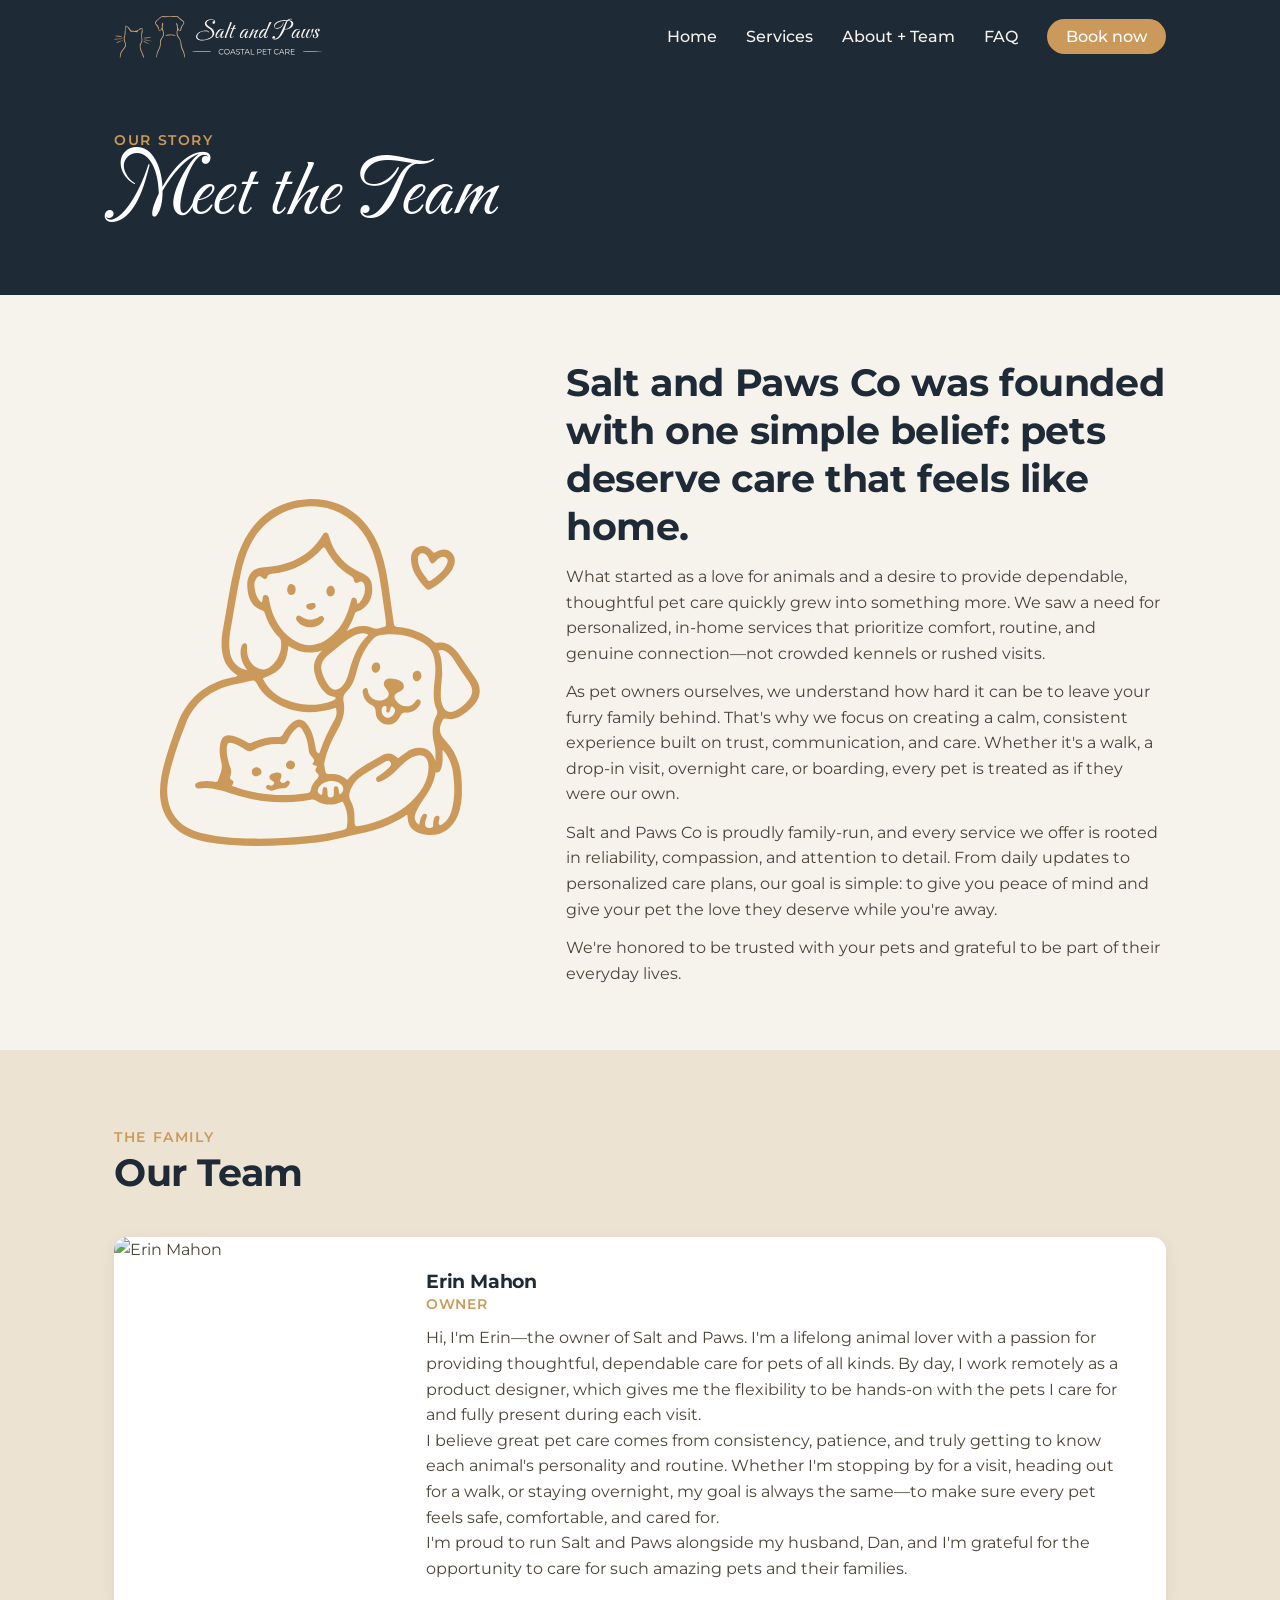
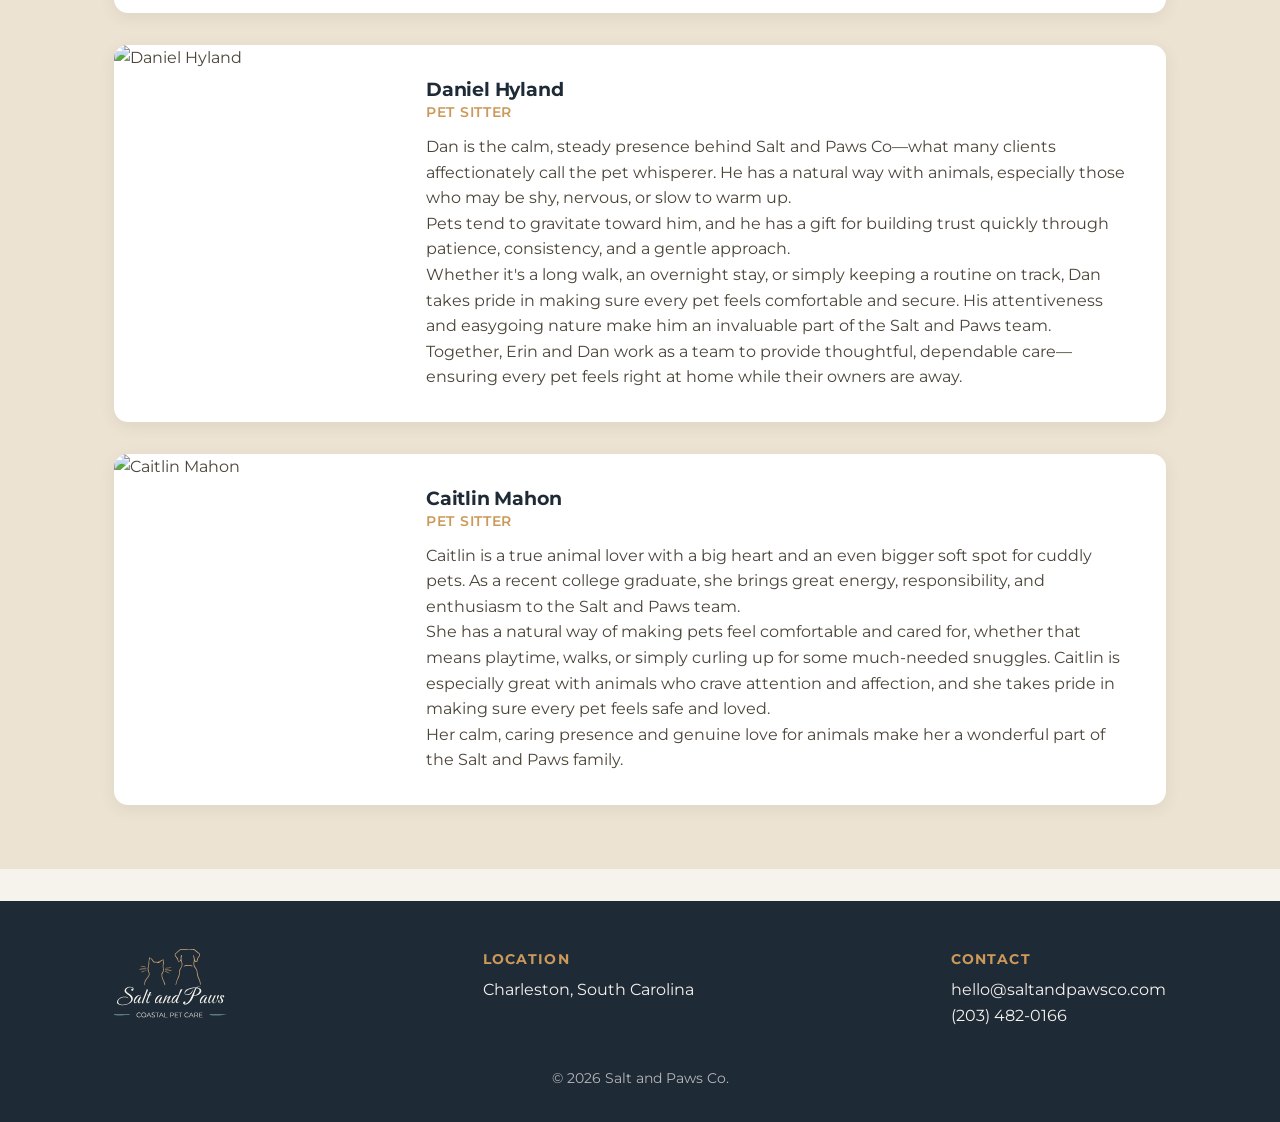
==== about.html @ 9f1c230f "Add files via upload" ====
<!DOCTYPE html>
<html lang="en">
<head>
  <meta charset="UTF-8">
  <meta name="viewport" content="width=device-width, initial-scale=1.0">
  <title>About + Team | Salt and Paws</title>
  <meta name="description" content="Meet the family behind Salt and Paws Co, a family-run, in-home pet care company in Charleston, SC.">
  <link rel="stylesheet" href="style.css">
</head>
<body>

  <header class="site-header">
    <nav class="nav-wrap">
      <a href="index.html" class="logo"><img src="assets/logohorizontal-new-light.svg" alt="Salt and Paws - Coastal Pet Care"></a>
      <button class="menu-toggle" aria-label="Open menu">&#9776;</button>
      <ul class="nav-links">
        <li><a href="index.html">Home</a></li>
        <li><a href="services.html">Services</a></li>
        <li><a href="about.html">About + Team</a></li>
        <li><a href="faq.html">FAQ</a></li>
        <li><a href="contact.html" class="book-link">Book now</a></li>
      </ul>
    </nav>
  </header>

  <section class="page-banner">
    <div class="container">
    <p class="eyebrow">Our story</p>
  <h1>Meet the Team</h1>
    </div>
  </section>

  <section class="section">
    <div class="container" style="display:flex; flex-wrap:wrap; gap: 2.5rem; align-items:center;">
      <div class="side-illustration" style="flex: 1 1 240px;">
        <img src="assets/person_with_pets.svg" alt="Illustration of a person holding a dog and a cat">
      </div>
      <div class="section-title" style="flex: 2 1 420px; max-width: 600px; margin: 0; text-align:left;">
        <h2>Salt and Paws Co was founded with one simple belief: pets deserve care that feels like home.</h2>
        <p>
          What started as a love for animals and a desire to provide dependable, thoughtful pet care quickly
          grew into something more. We saw a need for personalized, in-home services that prioritize comfort,
          routine, and genuine connection&mdash;not crowded kennels or rushed visits.
        </p>
        <p>
          As pet owners ourselves, we understand how hard it can be to leave your furry family behind. That's
          why we focus on creating a calm, consistent experience built on trust, communication, and care.
          Whether it's a walk, a drop-in visit, overnight care, or boarding, every pet is treated as if they
          were our own.
        </p>
        <p>
          Salt and Paws Co is proudly family-run, and every service we offer is rooted in reliability,
          compassion, and attention to detail. From daily updates to personalized care plans, our goal is
          simple: to give you peace of mind and give your pet the love they deserve while you're away.
        </p>
        <p>We're honored to be trusted with your pets and grateful to be part of their everyday lives.</p>
      </div>
    </div>
  </section>

  <section class="section section-shell">
    <div class="container">
      <div class="section-title">
        <p class="eyebrow">The family</p>
        <h2>Our Team</h2>
      </div>

      <div class="team-grid">

        <div class="team-card">
          <img src="https://images.squarespace-cdn.com/content/v1/6977681f3c1ac152d95129c9/4cddfc7b-8a5c-4f68-9839-410e2d5642bf/photo.jpeg" alt="Erin Mahon">
          <div class="team-card-body">
            <h3>Erin Mahon</h3>
            <span class="team-role">Owner</span>
            <p>
              Hi, I'm Erin&mdash;the owner of Salt and Paws. I'm a lifelong animal lover with a passion for
              providing thoughtful, dependable care for pets of all kinds. By day, I work remotely as a
              product designer, which gives me the flexibility to be hands-on with the pets I care for and
              fully present during each visit.
            </p>
            <p>
              I believe great pet care comes from consistency, patience, and truly getting to know each
              animal's personality and routine. Whether I'm stopping by for a visit, heading out for a walk,
              or staying overnight, my goal is always the same&mdash;to make sure every pet feels safe,
              comfortable, and cared for.
            </p>
            <p>
              I'm proud to run Salt and Paws alongside my husband, Dan, and I'm grateful for the opportunity
              to care for such amazing pets and their families.
            </p>
          </div>
        </div>

        <div class="team-card">
          <img src="https://images.squarespace-cdn.com/content/v1/6977681f3c1ac152d95129c9/f21d6144-6eb8-4305-a557-a9c6c863a9fe/5Q3A3185.jpeg" alt="Daniel Hyland">
          <div class="team-card-body">
            <h3>Daniel Hyland</h3>
            <span class="team-role">Pet Sitter</span>
            <p>
              Dan is the calm, steady presence behind Salt and Paws Co&mdash;what many clients affectionately
              call the pet whisperer. He has a natural way with animals, especially those who may be shy,
              nervous, or slow to warm up.
            </p>
            <p>
              Pets tend to gravitate toward him, and he has a gift for building trust quickly through
              patience, consistency, and a gentle approach.
            </p>
            <p>
              Whether it's a long walk, an overnight stay, or simply keeping a routine on track, Dan takes
              pride in making sure every pet feels comfortable and secure. His attentiveness and easygoing
              nature make him an invaluable part of the Salt and Paws team.
            </p>
            <p>
              Together, Erin and Dan work as a team to provide thoughtful, dependable care&mdash;ensuring
              every pet feels right at home while their owners are away.
            </p>
          </div>
        </div>

        <div class="team-card">
          <img src="https://images.squarespace-cdn.com/content/v1/6977681f3c1ac152d95129c9/7d3d9403-4f2d-449e-85a7-7c2d93a7cd42/IMG_8117.jpeg" alt="Caitlin Mahon">
          <div class="team-card-body">
            <h3>Caitlin Mahon</h3>
            <span class="team-role">Pet Sitter</span>
            <p>
              Caitlin is a true animal lover with a big heart and an even bigger soft spot for cuddly pets.
              As a recent college graduate, she brings great energy, responsibility, and enthusiasm to the
              Salt and Paws team.
            </p>
            <p>
              She has a natural way of making pets feel comfortable and cared for, whether that means
              playtime, walks, or simply curling up for some much-needed snuggles. Caitlin is especially
              great with animals who crave attention and affection, and she takes pride in making sure
              every pet feels safe and loved.
            </p>
            <p>
              Her calm, caring presence and genuine love for animals make her a wonderful part of the Salt
              and Paws family.
            </p>
          </div>
        </div>

      </div>
    </div>
  </section>

  <footer class="site-footer">
    <div class="container footer-grid">
      <div>
        <img src="assets/logostacked-light.svg" alt="Salt and Paws logo" style="height:70px;">
      </div>
      <div>
        <h4>Location</h4>
        <p>Charleston, South Carolina</p>
      </div>
      <div>
        <h4>Contact</h4>
        <p><a href="mailto:hello@saltandpawsco.com">hello@saltandpawsco.com</a></p>
        <p><a href="tel:2034820166">(203) 482-0166</a></p>
      </div>
    </div>
    <p class="footer-bottom">&copy; 2026 Salt and Paws Co.</p>
  </footer>

  <script src="script.js"></script>
</body>
</html>
---- style.css ----
/* =========================================================
   Salt and Paws — stylesheet
   A quick guide to how this file is organized:
   1. Setup (fonts, colors, resets)
   2. Header / Navigation
   3. Hero section
   4. Reusable section styles
   5. Cards (services, team)
   6. FAQ accordion
   7. Footer
   8. Responsive (mobile) rules
   ========================================================= */

/* ---------- 1. Setup ---------- */

@import url('https://fonts.googleapis.com/css2?family=Carattere&family=Montserrat:wght@400;500;600;700&display=swap');

:root {
  /* Brand color palette */
  --teal-dark: #1F2A37;     /* header, footer, headings */
  --teal: #5F8F91;          /* secondary accent: dividers, small details */
  --oyster: #F6F2EC;        /* main page background */
  --shell: #EDE3D2;         /* section band background */
  --driftwood: #4B4438;     /* body text */
  --gold: #CB9959;          /* accent: buttons, links, icon color */
  --white: #FFFFFF;

  --font-script: 'Carattere', cursive;  /* h1 headings, in the brand voice */
  --font-display: 'Montserrat', sans-serif;
  --font-body: 'Montserrat', sans-serif;
}

* {
  margin: 0;
  padding: 0;
  box-sizing: border-box;
}

body {
  font-family: var(--font-body);
  color: var(--driftwood);
  background-color: var(--oyster);
  line-height: 1.6;
}

img {
  max-width: 100%;
  display: block;
}

a {
  color: var(--gold);
  text-decoration: none;
}

a:hover {
  text-decoration: underline;
}

/* Accessible focus state for keyboard users */
a:focus-visible,
button:focus-visible,
.faq-question:focus-visible {
  outline: 3px solid var(--gold);
  outline-offset: 2px;
}

h1, h2, h3 {
  font-family: var(--font-display);
  color: var(--teal-dark);
  font-weight: 700;
  line-height: 1.25;
  letter-spacing: -0.01em;
}

h1 {
  font-family: var(--font-script);
  font-weight: 400;
  font-size: clamp(3rem, 7vw, 5.2rem);
  letter-spacing: 0;
  line-height: 1.05;
}

h2 { font-size: clamp(1.7rem, 3vw, 2.4rem); }
h3 { font-size: 1.2rem; }

/* The handwritten script accent, used for small eyebrow labels
   above headings — pairs with the h1 voice without competing with it */
.script {
  font-family: var(--font-script);
  font-weight: 400;
  color: var(--teal-dark);
  line-height: 1;
}

.eyebrow {
  font-family: var(--font-body);
  font-size: 0.85rem;
  letter-spacing: 0.12em;
  text-transform: uppercase;
  color: var(--gold);
  font-weight: 600;
}

.container {
  max-width: 1100px;
  margin: 0 auto;
  padding: 0 1.5rem;
}

.btn {
  display: inline-block;
  background-color: var(--gold);
  color: var(--white);
  padding: 0.75rem 1.6rem;
  border-radius: 999px;
  font-weight: 600;
  font-family: var(--font-body);
  transition: transform 0.15s ease, background-color 0.15s ease;
}

.btn:hover {
  background-color: var(--teal-dark);
  text-decoration: none;
  transform: translateY(-2px);
}

/* ---------- 2. Header / Navigation ---------- */

.site-header {
  background-color: var(--teal-dark);
  position: sticky;
  top: 0;
  z-index: 100;
}

.nav-wrap {
  display: flex;
  align-items: center;
  justify-content: space-between;
  padding: 1rem 1.5rem;
  max-width: 1100px;
  margin: 0 auto;
}

.logo img {
  height: 42px;
  display: block;
}

.logo {
  display: flex;
  align-items: center;
}

.nav-links {
  display: flex;
  gap: 1.8rem;
  list-style: none;
}

.nav-links a {
  color: var(--oyster);
  font-weight: 500;
}

.nav-links a:hover {
  color: var(--gold);
  text-decoration: none;
}

.nav-links .book-link {
  background-color: var(--gold);
  color: var(--white);
  padding: 0.5rem 1.2rem;
  border-radius: 999px;
}

.nav-links .book-link:hover {
  background-color: var(--oyster);
  color: var(--teal-dark);
}

/* Mobile menu toggle button (hidden on desktop) */
.menu-toggle {
  display: none;
  background: none;
  border: none;
  color: var(--oyster);
  font-size: 1.8rem;
  cursor: pointer;
}

/* ---------- 3. Hero section ---------- */

.hero {
  position: relative;
  background-color: var(--teal-dark);
  color: var(--oyster);
  overflow: hidden;
}

.hero img {
  width: 100%;
  height: 60vh;
  min-height: 380px;
  object-fit: cover;
}

.hero::after {
  content: "";
  position: absolute;
  inset: 0;
  background: linear-gradient(180deg, rgba(31,42,55,0.25) 0%, rgba(31,42,55,0.65) 100%);
}

.hero-text {
  position: absolute;
  top: 0;
  bottom: 0;
  left: 0;
  right: 0;
  display: flex;
  flex-direction: column;
  align-items: center;
  justify-content: center;
  text-align: center;
  padding: 0 1.5rem;
  z-index: 1;
}

.hero-text h1 {
  color: var(--white);
  text-shadow: 0 2px 12px rgba(0,0,0,0.4);
}

.page-banner {
  background-color: var(--teal-dark);
  padding: 3.5rem 0;
}

.page-banner .container {
  text-align: left;
}

.page-banner h1 {
  color: var(--white);
}

/* ---------- 4. Reusable section styles ---------- */

.section {
  padding: 4rem 0;
}

.section-shell {
  background-color: var(--shell);
}

.section-title {
  text-align: left;
  max-width: 700px;
  margin: 0 0 2.5rem;
}

.section-title p {
  margin-top: 0.8rem;
}

.divider {
  border: none;
  border-top: 1px solid rgba(107,91,77,0.25);
  margin: 3rem 0;
}

/* Auto-scrolling ticker strip on home page */
.ticker {
  background-color: var(--teal-dark);
  overflow: hidden;
  padding: 0.85rem 0;
}

.ticker-track {
  display: flex;
  width: max-content;
  animation: ticker-scroll 32s linear infinite;
}

.ticker-track span {
  display: inline-flex;
  align-items: center;
  color: var(--oyster);
  font-size: 0.85rem;
  font-weight: 600;
  letter-spacing: 0.1em;
  text-transform: uppercase;
  white-space: nowrap;
  padding: 0 3.2rem;
  border-right: 1px solid rgba(247,244,236,0.25);
}

@keyframes ticker-scroll {
  from { transform: translateX(0); }
  to   { transform: translateX(-50%); }
}

@media (prefers-reduced-motion: reduce) {
  .ticker-track {
    animation: none;
  }
}

/* ---------- Icon badges (service icons, etc.) ---------- */

.icon-badge {
  width: 56px;
  height: 56px;
  display: flex;
  align-items: center;
  justify-content: center;
  background-color: var(--shell);
  border-radius: 50%;
  margin-bottom: 0.9rem;
}

.icon-badge img {
  width: 30px;
  height: 30px;
}

.service-card-body .icon-badge {
  margin-bottom: 1rem;
}

.learn-more-link {
  display: inline-block;
  margin-left: 0.8rem;
  font-weight: 600;
  color: var(--teal-dark);
}

.learn-more-link:hover {
  color: var(--gold);
}

/* ---------- Service detail pages ---------- */

.detail-hero {
  display: grid;
  grid-template-columns: 1.1fr 0.9fr;
  gap: 3rem;
  align-items: center;
}

.detail-hero > img {
  border-radius: 16px;
  width: 100%;
  height: 380px;
  object-fit: cover;
}

.detail-price {
  display: inline-block;
  background-color: var(--shell);
  color: var(--teal-dark);
  font-weight: 600;
  padding: 0.4rem 1rem;
  border-radius: 999px;
  margin-bottom: 1.2rem;
}

.detail-list {
  margin: 1rem 0 1.8rem 1.1rem;
}

.detail-list li {
  margin-bottom: 0.4rem;
}

.back-link {
  display: inline-block;
  margin-bottom: 1.5rem;
  font-weight: 600;
  color: var(--teal-dark);
}

.back-link:hover {
  color: var(--gold);
}

@media (max-width: 800px) {
  .detail-hero {
    grid-template-columns: 1fr;
  }
}

/* Decorative side illustration (about page, hero accents) */
.side-illustration {
  width: 100%;
  max-width: 320px;
  margin: 0 auto;
}

.side-illustration > img {
  width: 100%;
}


.card-grid {
  display: grid;
  grid-template-columns: repeat(2, 1fr);
  gap: 2rem;
}

.service-card {
  background-color: var(--white);
  border-radius: 14px;
  overflow: hidden;
  box-shadow: 0 4px 16px rgba(22,48,46,0.08);
}

.service-card > img {
  width: 100%;
  height: 200px;
  object-fit: cover;
}

.service-card-body {
  padding: 1.5rem;
}

.service-price {
  color: var(--gold);
  font-weight: 600;
  margin-bottom: 0.5rem;
}

.service-card ul {
  margin: 0.8rem 0 1rem 1.1rem;
}

.team-grid {
  display: flex;
  flex-direction: column;
  gap: 2rem;
}

.team-card {
  background-color: var(--white);
  border-radius: 14px;
  overflow: hidden;
  box-shadow: 0 4px 16px rgba(22,48,46,0.08);
  display: flex;
  align-items: stretch;
}

.team-card img {
  width: 280px;
  flex-shrink: 0;
  height: auto;
  object-fit: cover;
}

.team-card-body {
  padding: 2rem;
  flex: 1;
}

.team-role {
  color: var(--gold);
  font-weight: 600;
  font-size: 0.9rem;
  text-transform: uppercase;
  letter-spacing: 0.05em;
  margin-bottom: 0.6rem;
  display: block;
}

@media (max-width: 700px) {
  .team-card {
    flex-direction: column;
  }

  .team-card img {
    width: 100%;
    height: 240px;
  }
}

/* Social photo strip on home page */
.social-grid {
  display: grid;
  grid-template-columns: repeat(4, 1fr);
  gap: 1rem;
}

.social-grid img {
  height: 220px;
  width: 100%;
  object-fit: cover;
  border-radius: 10px;
}

/* ---------- 6. FAQ accordion ---------- */

.faq-item {
  border-bottom: 1px solid rgba(107,91,77,0.25);
}

.faq-question {
  width: 100%;
  text-align: left;
  background: none;
  border: none;
  font-family: var(--font-display);
  font-size: 1.1rem;
  color: var(--teal-dark);
  padding: 1.3rem 0;
  cursor: pointer;
  display: flex;
  justify-content: space-between;
  align-items: center;
}

.faq-question .icon {
  font-size: 1.4rem;
  color: var(--gold);
  transition: transform 0.2s ease;
}

.faq-item.open .faq-question .icon {
  transform: rotate(45deg);
}

.faq-answer {
  max-height: 0;
  overflow: hidden;
  transition: max-height 0.25s ease;
}

.faq-answer p {
  padding-bottom: 1.3rem;
}

/* ---------- Contact form ---------- */

.form-row {
  display: flex;
  gap: 1.2rem;
  flex-wrap: wrap;
}

.form-field {
  margin-bottom: 1.3rem;
  flex: 1 1 200px;
}

.form-field label {
  display: block;
  margin-bottom: 0.4rem;
  font-weight: 600;
  color: var(--teal-dark);
}

.form-field .hint {
  font-weight: 400;
  font-size: 0.85rem;
  color: var(--driftwood);
  opacity: 0.75;
}

.form-field input[type="text"],
.form-field input[type="email"],
.form-field input[type="tel"],
.form-field input[type="number"],
.form-field textarea {
  width: 100%;
  padding: 0.7rem;
  border-radius: 8px;
  border: 1px solid var(--shell);
  font-family: var(--font-body);
  font-size: 1rem;
  background-color: var(--white);
  color: var(--driftwood);
}

.form-field input:focus,
.form-field textarea:focus {
  outline: 2px solid var(--gold);
  outline-offset: 1px;
}

.choice-group {
  display: flex;
  flex-wrap: wrap;
  gap: 0.6rem 1.5rem;
}

.choice-option {
  display: flex;
  align-items: center;
  gap: 0.5rem;
  font-weight: 400;
  cursor: pointer;
}

.choice-option input {
  width: 18px;
  height: 18px;
  accent-color: var(--gold);
}

.submit-btn {
  border: none;
  cursor: pointer;
  font-size: 1rem;
}


.site-footer {
  background-color: var(--teal-dark);
  color: var(--oyster);
  padding: 3rem 0 2rem;
  margin-top: 2rem;
}

.footer-grid {
  display: flex;
  flex-wrap: wrap;
  justify-content: space-between;
  gap: 2rem;
}

.footer-grid h3 {
  color: var(--oyster);
  font-size: 1.2rem;
  margin-bottom: 0.3rem;
}

.footer-grid h4 {
  color: var(--gold);
  font-size: 0.85rem;
  text-transform: uppercase;
  letter-spacing: 0.08em;
  margin-bottom: 0.4rem;
}

.footer-grid a {
  color: var(--oyster);
}

.footer-bottom {
  text-align: center;
  font-size: 0.85rem;
  margin-top: 2.5rem;
  opacity: 0.7;
}

/* ---------- 8. Responsive (mobile) rules ---------- */

@media (max-width: 800px) {
  .card-grid {
    grid-template-columns: 1fr;
  }

  .social-grid {
    grid-template-columns: repeat(2, 1fr);
  }

  .nav-links {
    position: absolute;
    top: 100%;
    left: 0;
    right: 0;
    background-color: var(--teal-dark);
    flex-direction: column;
    align-items: center;
    gap: 1.2rem;
    padding: 1.5rem 0;
    display: none;
  }

  .nav-links.open {
    display: flex;
  }

  .menu-toggle {
    display: block;
  }

  .footer-grid {
    flex-direction: column;
    text-align: center;
  }
}
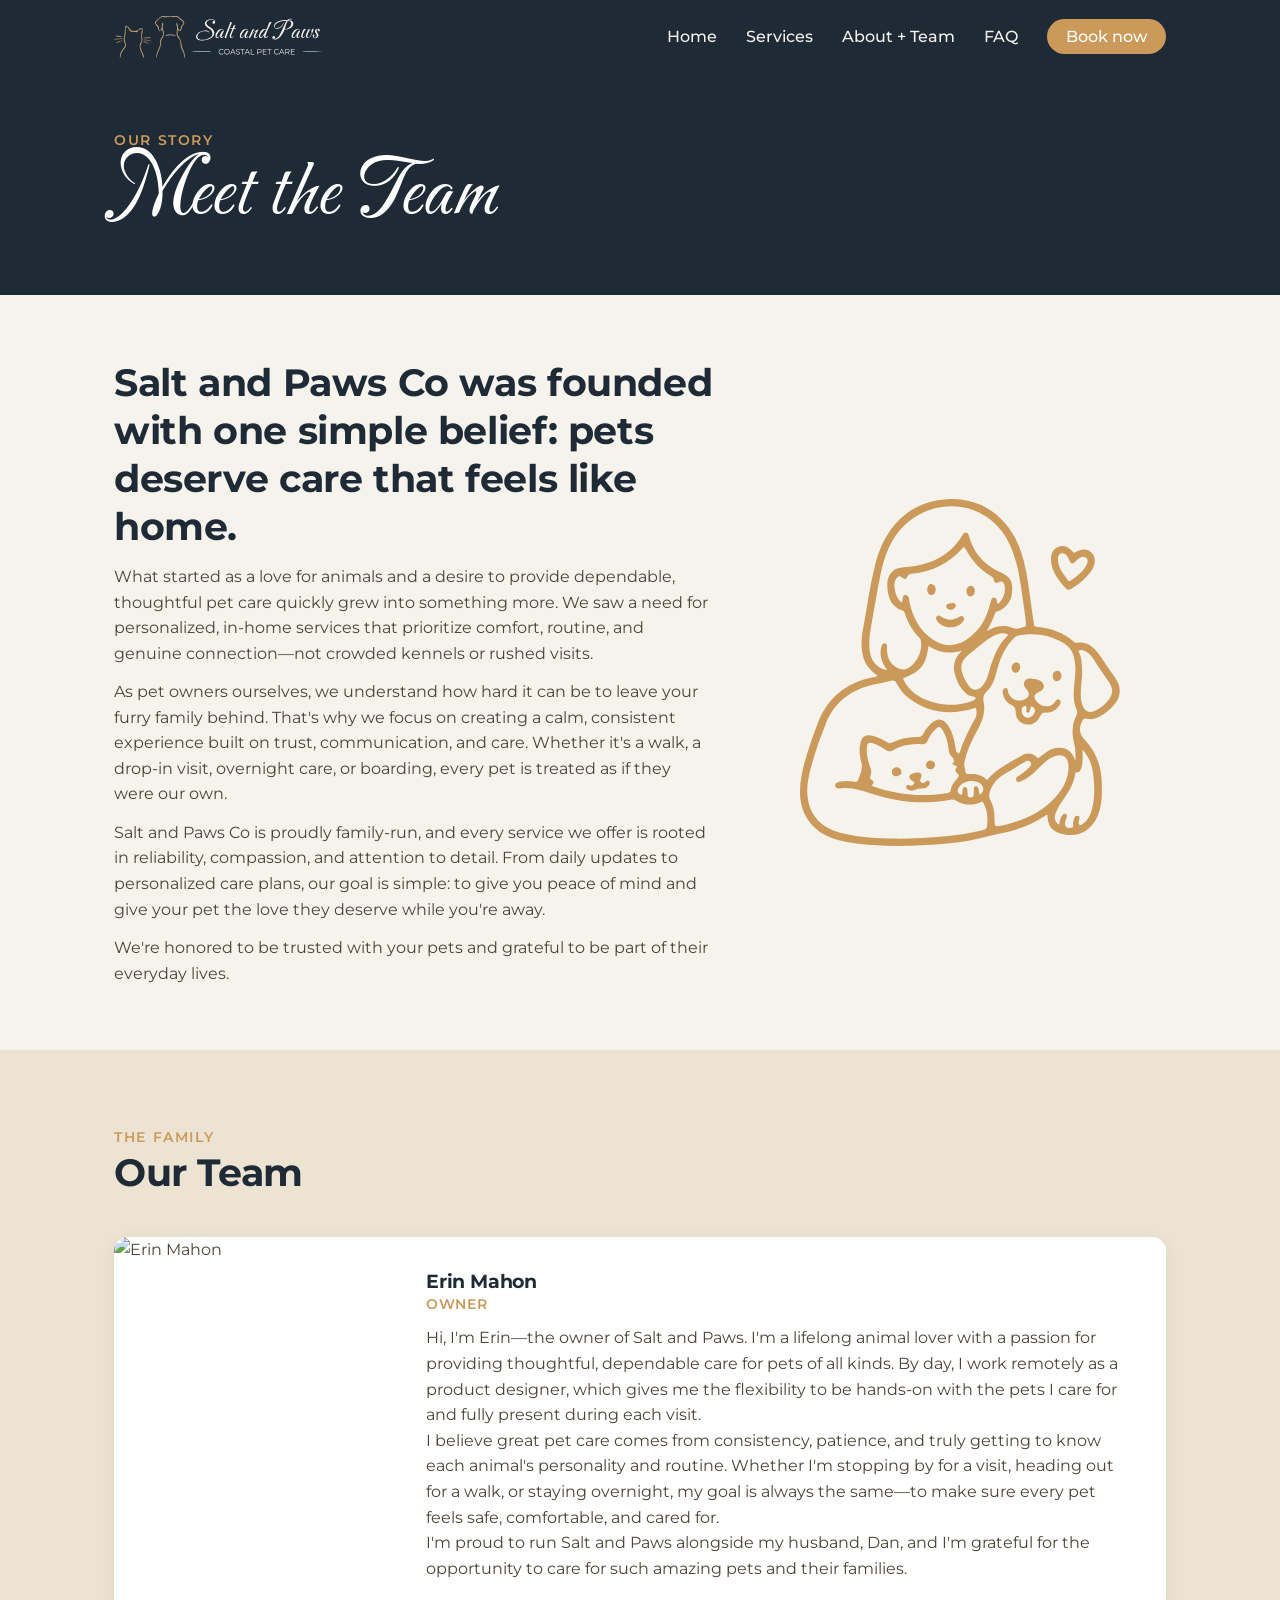
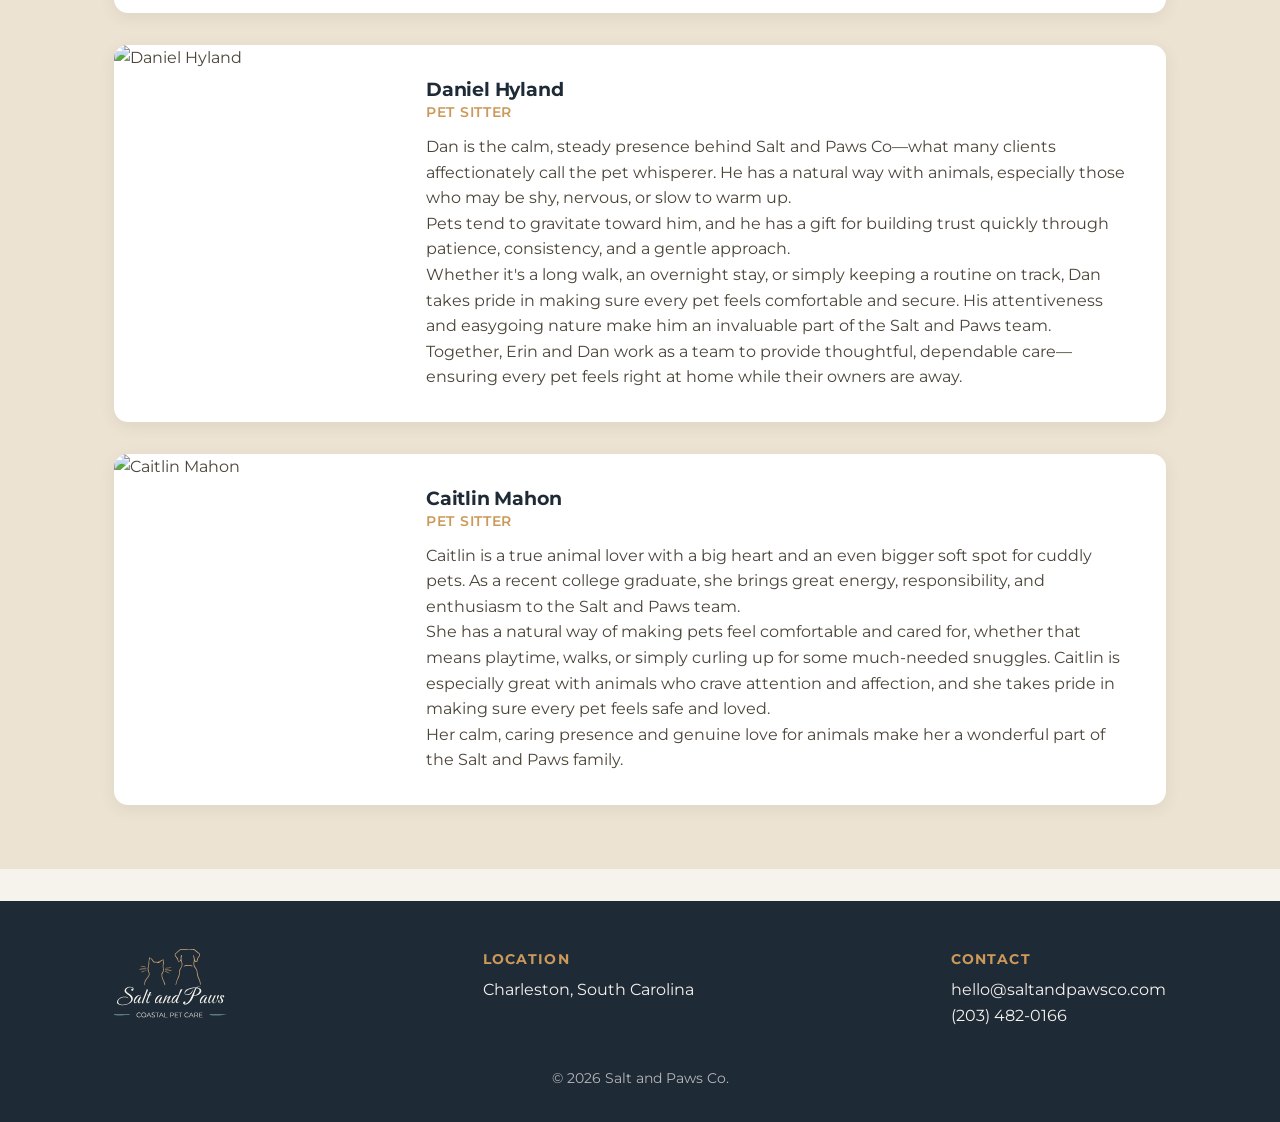
==== commit 1d2d3539: "Add files via upload" ====
--- a/about.html
+++ b/about.html
@@ -32,9 +32,6 @@
 
   <section class="section">
     <div class="container" style="display:flex; flex-wrap:wrap; gap: 2.5rem; align-items:center;">
-      <div class="side-illustration" style="flex: 1 1 240px;">
-        <img src="assets/person_with_pets.svg" alt="Illustration of a person holding a dog and a cat">
-      </div>
       <div class="section-title" style="flex: 2 1 420px; max-width: 600px; margin: 0; text-align:left;">
         <h2>Salt and Paws Co was founded with one simple belief: pets deserve care that feels like home.</h2>
         <p>
@@ -54,6 +51,9 @@
           simple: to give you peace of mind and give your pet the love they deserve while you're away.
         </p>
         <p>We're honored to be trusted with your pets and grateful to be part of their everyday lives.</p>
+      </div>
+      <div class="side-illustration" style="flex: 1 1 240px;">
+        <img src="assets/person_with_pets.svg" alt="Illustration of a person holding a dog and a cat">
       </div>
     </div>
   </section>
